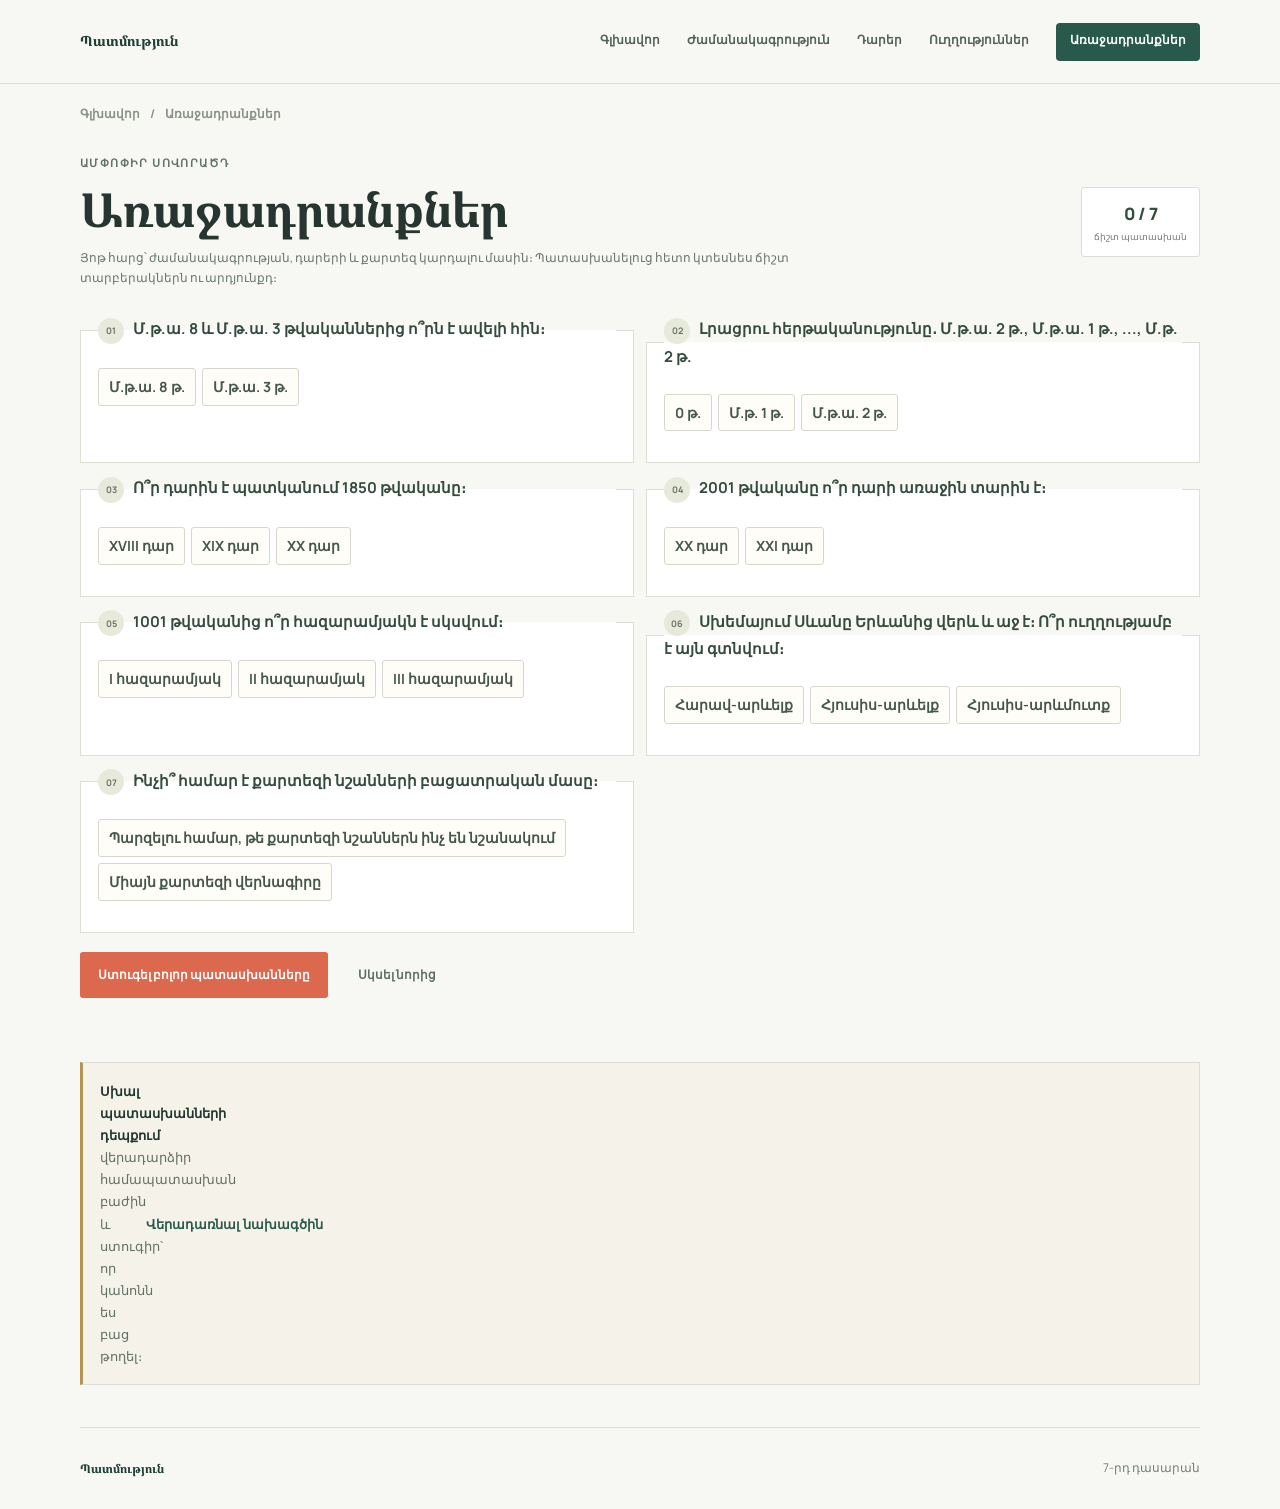
==== practice.html @ bbee3bf1 "Add files via upload" ====
<!doctype html>
<html lang="hy">
<head>
  <meta charset="utf-8"><meta name="viewport" content="width=device-width, initial-scale=1"><meta name="theme-color" content="#f6f4ed">
  <title>Առաջադրանքներ | Պատմություն, 7-րդ դասարան</title>
  <link rel="preconnect" href="https://fonts.googleapis.com"><link rel="preconnect" href="https://fonts.gstatic.com" crossorigin><link href="https://fonts.googleapis.com/css2?family=Manrope:wght@400;500;600;700;800&family=Noto+Serif+Armenian:wght@500;600;700;800&display=swap" rel="stylesheet">
  <link rel="stylesheet" href="style.css"><script src="script.js" defer></script>
</head>
<body data-page="practice">
  <header class="site-header"><a class="brand" href="index.html">Պատմություն</a><nav class="main-nav" aria-label="Գլխավոր նավարկում"><a href="index.html">Գլխավոր</a><a href="time.html">Ժամանակագրություն</a><a href="centuries.html">Դարեր</a><a href="directions.html">Ուղղություններ</a><a class="nav-quiz active" href="practice.html" aria-current="page">Առաջադրանքներ</a></nav></header>
  <main class="page-shell lesson-page practice-page"><div class="breadcrumb"><a href="index.html">Գլխավոր</a><span>/</span><span>Առաջադրանքներ</span></div>
    <section class="practice-intro"><div><p class="eyebrow">ԱՄՓՈՓԻՐ ՍՈՎՈՐԱԾԴ</p><h1>Առաջադրանքներ</h1><p>Յոթ հարց՝ ժամանակագրության, դարերի և քարտեզ կարդալու մասին։ Պատասխանելուց հետո կտեսնես ճիշտ տարբերակներն ու արդյունքդ։</p></div><div class="score-stamp"><span id="score-count">0 / 7</span><small>ճիշտ պատասխան</small></div></section>
    <form class="challenge-list" data-final-quiz>
      <fieldset class="challenge" data-answer="Մ.թ.ա. 8 թ."><legend><span>01</span> Մ.թ.ա. 8 և Մ.թ.ա. 3 թվականներից ո՞րն է ավելի հին։</legend><div class="answer-options"><label class="answer-option"><input type="radio" name="q1" value="Մ.թ.ա. 8 թ."><span>Մ.թ.ա. 8 թ.</span></label><label class="answer-option"><input type="radio" name="q1" value="Մ.թ.ա. 3 թ."><span>Մ.թ.ա. 3 թ.</span></label></div><p class="challenge-feedback" aria-live="polite"></p></fieldset>
      <fieldset class="challenge" data-answer="Մ.թ. 1 թ."><legend><span>02</span> Լրացրու հերթականությունը․ Մ.թ.ա. 2 թ., Մ.թ.ա. 1 թ., ..., Մ.թ. 2 թ.</legend><div class="answer-options"><label class="answer-option"><input type="radio" name="q2" value="0 թ."><span>0 թ.</span></label><label class="answer-option"><input type="radio" name="q2" value="Մ.թ. 1 թ."><span>Մ.թ. 1 թ.</span></label><label class="answer-option"><input type="radio" name="q2" value="Մ.թ.ա. 2 թ."><span>Մ.թ.ա. 2 թ.</span></label></div><p class="challenge-feedback" aria-live="polite"></p></fieldset>
      <fieldset class="challenge" data-answer="XIX դար"><legend><span>03</span> Ո՞ր դարին է պատկանում 1850 թվականը։</legend><div class="answer-options"><label class="answer-option"><input type="radio" name="q3" value="XVIII դար"><span>XVIII դար</span></label><label class="answer-option"><input type="radio" name="q3" value="XIX դար"><span>XIX դար</span></label><label class="answer-option"><input type="radio" name="q3" value="XX դար"><span>XX դար</span></label></div><p class="challenge-feedback" aria-live="polite"></p></fieldset>
      <fieldset class="challenge" data-answer="XXI դար"><legend><span>04</span> 2001 թվականը ո՞ր դարի առաջին տարին է։</legend><div class="answer-options"><label class="answer-option"><input type="radio" name="q4" value="XX դար"><span>XX դար</span></label><label class="answer-option"><input type="radio" name="q4" value="XXI դար"><span>XXI դար</span></label></div><p class="challenge-feedback" aria-live="polite"></p></fieldset>
      <fieldset class="challenge" data-answer="II հազարամյակ"><legend><span>05</span> 1001 թվականից ո՞ր հազարամյակն է սկսվում։</legend><div class="answer-options"><label class="answer-option"><input type="radio" name="q5" value="I հազարամյակ"><span>I հազարամյակ</span></label><label class="answer-option"><input type="radio" name="q5" value="II հազարամյակ"><span>II հազարամյակ</span></label><label class="answer-option"><input type="radio" name="q5" value="III հազարամյակ"><span>III հազարամյակ</span></label></div><p class="challenge-feedback" aria-live="polite"></p></fieldset>
      <fieldset class="challenge" data-answer="Հյուսիս-արևելք"><legend><span>06</span> Սխեմայում Սևանը Երևանից վերև և աջ է։ Ո՞ր ուղղությամբ է այն գտնվում։</legend><div class="answer-options"><label class="answer-option"><input type="radio" name="q6" value="Հարավ-արևելք"><span>Հարավ-արևելք</span></label><label class="answer-option"><input type="radio" name="q6" value="Հյուսիս-արևելք"><span>Հյուսիս-արևելք</span></label><label class="answer-option"><input type="radio" name="q6" value="Հյուսիս-արևմուտք"><span>Հյուսիս-արևմուտք</span></label></div><p class="challenge-feedback" aria-live="polite"></p></fieldset>
      <fieldset class="challenge" data-answer="Պարզելու համար, թե քարտեզի նշաններն ինչ են նշանակում"><legend><span>07</span> Ինչի՞ համար է քարտեզի նշանների բացատրական մասը։</legend><div class="answer-options"><label class="answer-option"><input type="radio" name="q7" value="Պարզելու համար, թե քարտեզի նշաններն ինչ են նշանակում"><span>Պարզելու համար, թե քարտեզի նշաններն ինչ են նշանակում</span></label><label class="answer-option"><input type="radio" name="q7" value="Միայն քարտեզի վերնագիրը"><span>Միայն քարտեզի վերնագիրը</span></label></div><p class="challenge-feedback" aria-live="polite"></p></fieldset>
      <div class="challenge-actions"><button class="button button-primary" type="submit">Ստուգել բոլոր պատասխանները</button><button class="button button-quiet" type="reset">Սկսել նորից</button></div><p class="final-message" aria-live="polite"></p>
    </form>
    <section class="finish-note"><p><b>Սխալ պատասխանների դեպքում</b> վերադարձիր համապատասխան բաժին և ստուգիր՝ որ կանոնն ես բաց թողել։</p><a href="index.html">Վերադառնալ նախագծին</a></section>
  </main><footer class="site-footer page-shell"><a class="brand footer-brand" href="index.html">Պատմություն</a><span>7-րդ դասարան</span></footer>
</body>
</html>
---- style.css ----
:root { color-scheme: light; --paper: #f6f4ed; --ink: #20352e; --muted: #69776f; --line: #dedfd4; --forest: #28594a; --forest-dark: #1f4037; --coral: #dc694e; --yellow: #efbd51; --blue: #7bb9c8; --green: #89a86d; --serif: "Noto Serif Armenian", Georgia, serif; --sans: "Manrope", "Noto Sans Armenian", sans-serif; }
* { box-sizing: border-box; }
html { scroll-behavior: smooth; }
body { margin: 0; background-color: var(--paper); background-image: radial-gradient(#c9c4b5 0.45px, transparent 0.45px); background-size: 7px 7px; color: var(--ink); font-family: var(--sans); font-size: 15px; line-height: 1.7; }
a { color: inherit; text-decoration: none; } button { font: inherit; }
.page-shell { width: min(1120px, calc(100% - 64px)); margin-inline: auto; }
.site-header { min-height: 84px; padding: 12px max(32px, calc((100vw - 1120px) / 2)); display: flex; align-items: center; justify-content: space-between; gap: 28px; border-bottom: 1px solid var(--line); background: rgba(246, 244, 237, .94); }
.brand { display: inline-flex; flex: 0 0 auto; align-items: center; gap: 10px; color: var(--forest-dark); font-family: var(--serif); font-size: 14px; font-weight: 700; line-height: 1.3; }
.brand-mark { width: 36px; height: 36px; display: grid; place-items: center; border: 1px solid var(--forest); border-radius: 50%; font-size: 20px; }
.main-nav { display: flex; align-items: center; gap: 27px; color: #526159; font-size: 12px; font-weight: 700; }
.main-nav a { min-height: 42px; display: inline-flex; align-items: center; border-bottom: 2px solid transparent; transition: color .18s ease, border-color .18s ease; }
.main-nav a:hover, .main-nav a.active:not(.nav-quiz) { color: var(--forest); border-color: var(--coral); }.main-nav .nav-quiz { min-height: 38px; gap: 9px; padding: 0 14px; border-radius: 4px; background: var(--forest); color: white; }.main-nav .nav-quiz:hover, .button-dark:hover { background: var(--forest-dark); }.nav-quiz span { font-size: 16px; }
.home-hero { min-height: 495px; display: grid; grid-template-columns: .88fr 1.12fr; align-items: center; gap: 52px; padding-block: 52px 58px; }.hero-copy { max-width: 470px; padding-block: 12px; }
.eyebrow { margin: 0 0 13px; color: #62746a; font-size: 10px; font-weight: 800; letter-spacing: 1.4px; line-height: 1.5; }.eyebrow-dot { width: 8px; height: 8px; display: inline-block; margin-right: 7px; border-radius: 50%; background: var(--coral); }
h1, h2, h3, p { margin-top: 0; } h1, h2, h3 { text-wrap: balance; }
.hero-copy h1, .lesson-intro h1, .practice-intro h1 { margin: 0 0 19px; font-family: var(--serif); font-size: clamp(38px, 4.3vw, 55px); font-weight: 700; line-height: 1.27; } h1 em { color: var(--coral); font-style: normal; }
.hero-intro { max-width: 435px; margin-bottom: 23px; color: var(--muted); font-size: 14px; }.button { min-height: 46px; display: inline-flex; align-items: center; justify-content: center; gap: 18px; padding: 0 18px; border: 0; border-radius: 3px; cursor: pointer; font-size: 12px; font-weight: 800; transition: background .18s ease, transform .18s ease; }.button:hover { transform: translateY(-2px); }.button-primary { background: var(--coral); color: #fff; }.button-primary:hover { background: #c7543d; }.button-primary span, .button-dark span { font-size: 18px; }
.hero-meta { display: flex; align-items: center; gap: 10px; margin-top: 24px; color: #788279; font-size: 10px; font-weight: 700; }.meta-icon { color: var(--coral); font-size: 17px; }.meta-divider { width: 1px; height: 15px; margin-inline: 3px; background: #c6c8bd; }
.hero-art { min-height: 360px; position: relative; overflow: hidden; border: 1px solid #ded5bd; border-radius: 4px; background: linear-gradient(154deg, #f6d694 0%, #efd5a3 47%, #c6ded0 47.2%, #aacbbc 100%); }.art-caption { position: absolute; z-index: 4; inset: 18px 20px auto; display: flex; justify-content: space-between; color: #526159; font-size: 9px; font-weight: 800; letter-spacing: 1px; text-transform: uppercase; }.art-sun { width: 88px; height: 88px; position: absolute; top: 60px; right: 90px; border: 1px solid rgba(132, 93, 48, .22); border-radius: 50%; background: #ebaa5c; }.art-horizon { height: 115px; position: absolute; right: -10%; bottom: 49px; left: -10%; border-top: 1px solid rgba(68, 94, 73, .27); border-radius: 50% 50% 0 0; background: linear-gradient(165deg, #789d6e, #456e5a); }
.ruin { position: absolute; z-index: 2; bottom: 115px; display: flex; align-items: flex-end; justify-content: center; gap: 6px; width: 110px; height: 94px; padding: 0 12px 12px; border-bottom: 9px solid #8f6642; background: #d7b785; box-shadow: inset 0 -8px #bb9563; }.ruin::before { height: 13px; position: absolute; top: -12px; right: -8px; left: -8px; border: 4px solid #8f6642; background: #dfc28f; content: ""; }.ruin i { width: 12px; height: 48px; border: 2px solid #98764d; background: repeating-linear-gradient(0deg, #cfb17e 0 7px, #96734b 8px 10px); }.ruin b { width: 19px; height: 38px; position: absolute; bottom: 10px; left: 45px; border: 3px solid #8f6642; border-bottom: 0; border-radius: 14px 14px 0 0; background: #d3b17c; }.ruin-one { left: 14%; transform: scale(.82); }.ruin-two { left: 42%; bottom: 123px; transform: scale(1.05); }.ruin-two::after { width: 3px; height: 52px; position: absolute; top: -60px; left: 52%; background: #8c6943; content: ""; }
.modern-tower { width: 36px; height: 126px; position: absolute; z-index: 1; right: 15%; bottom: 90px; border: 1px solid #597a82; background: repeating-linear-gradient(90deg, #a8c9ca 0 9px, #729ca3 10px 12px); clip-path: polygon(25% 0, 77% 0, 100% 100%, 0 100%); }.modern-tower i { width: 4px; height: 5px; position: absolute; bottom: 20px; left: 10px; background: #507984; box-shadow: 10px -20px #507984, 1px -36px #507984, 11px -53px #507984, 2px -71px #507984, 12px -87px #507984; }.modern-tower i:nth-child(2) { left: 21px; bottom: 13px; }.modern-tower i:nth-child(3) { left: 15px; bottom: 106px; }.hero-timeline { position: absolute; z-index: 3; right: 24px; bottom: 24px; left: 24px; display: flex; align-items: center; gap: 10px; color: #27463a; font-size: 9px; font-weight: 800; }.hero-timeline i { height: 2px; flex: 1; background: rgba(38, 70, 57, .6); }.hero-timeline b { width: 8px; height: 8px; margin-inline: -14px; border: 2px solid #f1e5c9; border-radius: 50%; background: var(--coral); }.art-stamp { position: absolute; z-index: 3; top: 92px; left: 23px; color: #355247; font-size: 8px; font-weight: 800; letter-spacing: 1px; line-height: 1.6; }
.learning-section { padding-block: 32px 70px; border-top: 1px solid var(--line); }.section-heading { display: flex; align-items: end; justify-content: space-between; gap: 20px; margin-bottom: 22px; }.section-heading .eyebrow { margin-bottom: 5px; }.section-heading h2 { margin-bottom: 0; font-family: var(--serif); font-size: 25px; line-height: 1.5; }.section-index { color: #899087; font-size: 10px; font-weight: 800; letter-spacing: 1px; }
.lesson-grid { display: grid; grid-template-columns: repeat(4, minmax(0, 1fr)); border: 1px solid var(--line); }.lesson-card { min-height: 224px; position: relative; padding: 19px 18px 17px; border-right: 1px solid rgba(32, 53, 46, .12); transition: transform .2s ease, filter .2s ease; }.lesson-card:last-child { border-right: 0; }.lesson-card:hover { z-index: 1; transform: translateY(-4px); filter: saturate(1.08); }.card-coral { background: #f0d4c7; }.card-yellow { background: #eedfae; }.card-blue { background: #d2e4df; }.card-green { background: #d5e0c8; }.lesson-number { position: absolute; top: 16px; right: 17px; color: rgba(32, 53, 46, .55); font-size: 10px; font-weight: 800; }.lesson-symbol { width: 41px; height: 41px; display: grid; place-items: center; margin-bottom: 14px; border: 1px solid rgba(32, 53, 46, .3); border-radius: 50%; color: var(--forest); font-size: 22px; }.symbol-clock { color: #b9533d; }.symbol-columns { color: #907228; }.symbol-compass { color: #3c7883; }.symbol-pencil { color: #587b46; }.lesson-card h3 { max-width: 210px; margin-bottom: 7px; font-family: var(--serif); font-size: 16px; line-height: 1.5; }.lesson-card p { min-height: 43px; margin-bottom: 10px; color: #526159; font-size: 11px; line-height: 1.65; }.card-link { display: flex; align-items: center; justify-content: space-between; border-top: 1px solid rgba(32, 53, 46, .18); padding-top: 9px; font-size: 10px; font-weight: 800; }.card-link b { font-size: 15px; }
.quick-fact { min-height: 142px; display: grid; grid-template-columns: 46px 1fr 42px; align-items: center; gap: 20px; margin-bottom: 64px; padding: 23px 26px; border-left: 4px solid var(--coral); background: #e5e7d9; }.fact-icon { width: 37px; height: 37px; display: grid; place-items: center; border-radius: 50%; background: #d6775e; color: white; font-family: var(--serif); font-size: 21px; font-weight: 800; }.quick-fact .eyebrow { margin-bottom: 4px; }.quick-fact h2 { margin-bottom: 4px; font-family: var(--serif); font-size: 17px; line-height: 1.6; }.quick-fact p:last-child { margin-bottom: 0; color: #67736a; font-size: 11px; }.quick-fact > a { width: 38px; height: 38px; display: grid; place-items: center; border: 1px solid #a5ad9b; border-radius: 50%; font-size: 19px; }
.site-footer { min-height: 82px; display: flex; align-items: center; justify-content: space-between; border-top: 1px solid var(--line); color: #748077; font-size: 10px; }.footer-brand { font-size: 12px; }.footer-brand .brand-mark { width: 29px; height: 29px; font-size: 16px; }
.lesson-page { padding-top: 20px; }.breadcrumb { display: flex; gap: 10px; margin-bottom: 31px; color: #899087; font-size: 10px; font-weight: 700; }.breadcrumb a:hover { color: var(--forest); }.lesson-intro { min-height: 190px; display: flex; align-items: center; justify-content: space-between; gap: 25px; margin-bottom: 30px; }.lesson-intro > div:first-child { max-width: 730px; }.lesson-intro .eyebrow { margin-bottom: 8px; }.lesson-intro h1 { margin-bottom: 10px; font-size: clamp(34px, 4vw, 47px); }.lesson-intro > div > p:last-child { max-width: 730px; margin-bottom: 0; color: var(--muted); font-size: 13px; }.lesson-badge { width: 116px; height: 116px; display: flex; flex: 0 0 auto; flex-direction: column; align-items: center; justify-content: center; gap: 3px; border-radius: 50%; color: var(--ink); text-align: center; transform: rotate(5deg); }.lesson-badge > span { font-size: 32px; line-height: 1; }.lesson-badge small { font-size: 9px; font-weight: 800; line-height: 1.5; }.badge-coral { background: #efc0ae; }.badge-yellow { background: #edda99; }.badge-blue { background: #c7e0e3; }
.timeline-board { position: relative; min-height: 235px; padding: 27px 29px 18px; border: 1px solid #dcd9ca; background: #fffdf7; }.era-label { position: absolute; top: 20px; display: grid; gap: 2px; }.era-label span { color: var(--forest-dark); font-family: var(--serif); font-size: 15px; font-weight: 800; }.era-label small { color: #899087; font-size: 9px; }.era-bc { left: 29px; }.era-ad { right: 29px; text-align: right; }.timeline-track { height: 27px; position: relative; margin: 86px 16px 15px; }.timeline-track > span { height: 7px; position: absolute; top: 10px; }.line-bc { right: 50%; left: 0; background: var(--coral); }.line-ad { right: 0; left: 50%; background: #4394a0; }.line-bc::before, .line-ad::after { width: 0; height: 0; position: absolute; top: -8px; border-top: 12px solid transparent; border-bottom: 12px solid transparent; content: ""; }.line-bc::before { left: -7px; border-right: 17px solid var(--coral); }.line-ad::after { right: -7px; border-left: 17px solid #4394a0; }.timeline-pin { width: 5px; height: 25px; position: absolute; top: 1px; z-index: 1; border-radius: 3px; background: var(--ink); }.pin-1 { left: 12%; }.pin-2 { left: 34%; }.pin-3 { left: 49.5%; }.pin-4 { left: 66%; }.pin-5 { left: 79%; }.pin-6 { left: 93%; }.timeline-years { display: flex; justify-content: space-between; gap: 8px; margin-inline: 1%; text-align: center; }.timeline-years span { min-width: 65px; display: grid; gap: 1px; }.timeline-years b { color: #43574c; font-size: 10px; }.timeline-years small { color: #92968b; font-size: 9px; }.timeline-years .year-zero b { color: var(--coral); }.timeline-note { display: flex; justify-content: space-between; margin-top: 15px; color: #68766d; font-size: 9px; font-weight: 700; }
.lesson-columns { display: grid; grid-template-columns: 1.4fr .8fr; gap: 50px; padding-block: 45px; }.lesson-copy > .eyebrow { margin-bottom: 6px; }.lesson-copy > h2, .century-example h2 { margin-bottom: 22px; font-family: var(--serif); font-size: 23px; line-height: 1.5; }.rule-row { display: grid; grid-template-columns: 43px 1fr; gap: 15px; margin-bottom: 19px; }.rule-mark { width: 40px; height: 40px; display: grid; place-items: center; border-radius: 50%; font-size: 20px; font-weight: 800; }.rule-old { background: #f0d4c7; color: #bb523a; }.rule-new { background: #d1e5df; color: #327e6c; }.rule-row h3 { margin: 1px 0 4px; font-family: var(--serif); font-size: 15px; }.rule-row p { margin-bottom: 0; color: var(--muted); font-size: 11px; }.remember-note { padding: 24px 25px; border-top: 3px solid var(--yellow); background: #ece8d6; }.note-spark { color: #bf8e29; font-size: 22px; }.remember-note .eyebrow { margin: 2px 0 8px; }.remember-note h3 { margin-bottom: 5px; font-family: var(--serif); font-size: 19px; }.remember-note p:not(.eyebrow) { color: #5f6b61; font-size: 11px; }.no-zero { display: flex; align-items: center; gap: 9px; padding-top: 9px; border-top: 1px solid #d3cfbd; color: #43564a; font-family: var(--serif); font-size: 12px; font-weight: 800; }.no-zero b { color: var(--coral); font-size: 18px; }
.quiz-panel { margin-block: 10px 32px; padding: 25px 28px 24px; border: 1px solid var(--line); border-top: 3px solid var(--forest); background: rgba(255, 253, 247, .82); }.quiz-heading { display: flex; justify-content: space-between; align-items: center; margin-bottom: 12px; }.quiz-tag { color: var(--coral); font-size: 9px; font-weight: 800; letter-spacing: 1.4px; }.quiz-count { color: #8a9187; font-size: 10px; }.quiz-panel h2 { margin-bottom: 3px; font-family: var(--serif); font-size: 19px; line-height: 1.6; }.quiz-prompt { margin-bottom: 14px; color: var(--muted); font-size: 11px; }.answer-options { display: flex; flex-wrap: wrap; gap: 9px; margin-bottom: 16px; }.answer-option { min-height: 40px; display: inline-flex; align-items: center; justify-content: center; padding: 7px 14px; border: 1px solid #d6d8ce; border-radius: 3px; background: #fffdf7; color: #45574b; cursor: pointer; font-size: 11px; font-weight: 700; transition: border-color .15s ease, background .15s ease, color .15s ease; }.answer-option:hover { border-color: var(--forest); }.answer-option[aria-pressed="true"] { border-color: var(--forest); background: #dce8dc; color: var(--forest-dark); box-shadow: inset 0 0 0 1px var(--forest); }.button-dark { background: var(--forest); color: #fff; }.quiz-feedback { min-height: 0; margin: 7px 0 0; font-size: 11px; font-weight: 800; }.quiz-feedback:empty { display: none; }.feedback-correct { color: #34734e; }.feedback-wrong { color: #ba503b; }.feedback-neutral { color: #887333; }.lesson-next { display: flex; justify-content: space-between; gap: 20px; margin-bottom: 34px; padding-block: 15px; border-top: 1px solid var(--line); color: var(--forest); font-size: 11px; font-weight: 800; }.lesson-next a:hover, .finish-note a:hover { color: var(--coral); }
.number-facts { display: grid; grid-template-columns: repeat(3, 1fr); margin-block: 8px 45px; border: 1px solid var(--line); }.number-fact { min-height: 230px; position: relative; overflow: hidden; padding: 20px 22px; border-right: 1px solid var(--line); }.number-fact:last-child { border-right: 0; }.number-fact:nth-child(1) { background: #f0d7c8; }.number-fact:nth-child(2) { background: #eddfad; }.number-fact:nth-child(3) { background: #d7e2ce; }.fact-number { display: block; font-family: var(--serif); font-size: 41px; font-weight: 800; line-height: 1.2; }.fact-unit { position: absolute; top: 35px; left: 106px; color: #617067; font-size: 11px; }.fact-equals { color: #637267; font-size: 22px; }.number-fact h2 { margin: -1px 0 2px; font-family: var(--serif); font-size: 16px; }.number-fact p { color: #647168; font-size: 10px; }.mini-blocks { position: absolute; right: 20px; bottom: 16px; width: 98px; height: 38px; opacity: .7; background: repeating-linear-gradient(90deg, #a95440 0 6px, transparent 6px 9px); }.hundred-blocks { width: 80px; height: 53px; background: repeating-linear-gradient(90deg, #9b762b 0 6px, transparent 6px 9px), repeating-linear-gradient(0deg, transparent 0 9px, #9b762b 9px 12px); }.thousand-blocks { width: 63px; height: 63px; border: 2px solid #587746; background: repeating-linear-gradient(90deg, #728f5f 0 6px, transparent 6px 9px), repeating-linear-gradient(0deg, transparent 0 8px, #728f5f 8px 11px); }.century-example { display: grid; grid-template-columns: .8fr 1.2fr; align-items: center; gap: 60px; padding-block: 10px 35px; }.century-example h2 { margin-bottom: 8px; }.century-example > div:first-child > p:last-child { color: var(--muted); font-size: 11px; }.example-table { border: 1px solid var(--line); background: #fffdf7; }.table-row { min-height: 43px; display: grid; grid-template-columns: 1fr 1fr; align-items: center; gap: 16px; padding: 8px 14px; border-bottom: 1px solid #e6e4db; color: #526159; font-size: 11px; }.table-row:last-child { border-bottom: 0; }.table-row b { color: var(--forest); font-size: 12px; }.table-head { min-height: 38px; background: #e2e8dc; color: #607064; font-size: 9px; font-weight: 800; }.tip-strip { display: flex; align-items: center; gap: 14px; margin-bottom: 29px; padding: 13px 17px; border-left: 3px solid var(--yellow); background: #ece8d6; }.tip-icon { width: 28px; height: 28px; display: grid; flex: 0 0 auto; place-items: center; border: 1px solid #b9923f; border-radius: 50%; color: #9d7622; font-weight: 800; }.tip-strip p { margin: 0; color: #5e6c60; font-size: 11px; }.tip-strip b { color: var(--ink); }
.map-lesson { display: grid; grid-template-columns: .78fr 1.22fr; gap: 18px; margin-bottom: 34px; }.compass-panel, .map-panel { min-height: 340px; padding: 20px; border: 1px solid var(--line); background: #e0ebdf; }.map-panel { background: #e8ebd3; }.compass { width: 220px; height: 220px; position: relative; margin: 5px auto 10px; border: 7px double #386174; border-radius: 50%; background: radial-gradient(circle, #f6f4ed 0 5px, #386174 6px 9px, transparent 10px), repeating-conic-gradient(from 0deg, rgba(56, 97, 116, .17) 0deg 1deg, transparent 1deg 45deg), #e7f0eb; }.compass-label { position: absolute; z-index: 2; color: #355f61; font-size: 10px; font-weight: 800; }.compass-label.north { top: -25px; left: 50%; transform: translateX(-50%); }.compass-label.south { bottom: -25px; left: 50%; transform: translateX(-50%); }.compass-label.east { top: 50%; right: -60px; transform: translateY(-50%); }.compass-label.west { top: 50%; left: -62px; transform: translateY(-50%); }.compass-arrow { position: absolute; color: #dc694e; font-size: 27px; font-style: normal; }.arrow-n { top: 22px; left: 97px; }.arrow-e { top: 91px; right: 19px; transform: rotate(90deg); }.arrow-s { bottom: 19px; left: 97px; transform: rotate(180deg); }.arrow-w { top: 91px; left: 18px; transform: rotate(-90deg); }.compass-center { position: absolute; top: 50%; left: 50%; z-index: 2; color: var(--forest-dark); font-family: var(--serif); font-size: 10px; font-weight: 800; transform: translate(-50%, -50%); }.compass-key { display: flex; justify-content: center; flex-wrap: wrap; gap: 5px 12px; color: #586a60; font-size: 9px; font-weight: 700; }
.map-topline { display: flex; align-items: start; justify-content: space-between; gap: 10px; }.map-topline span { color: #677363; font-size: 9px; }.illustrated-map { height: 236px; position: relative; overflow: hidden; border: 1px solid rgba(77, 112, 69, .2); border-radius: 47% 40% 45% 38% / 35% 49% 39% 52%; background: radial-gradient(ellipse at 15% 28%, #aecb81 0 14%, transparent 14.5%), radial-gradient(ellipse at 73% 83%, #b1c784 0 17%, transparent 17.5%), radial-gradient(ellipse at 55% 37%, #d5dd9e 0 18%, transparent 18.5%), linear-gradient(148deg, #a6c77e, #d0d990 55%, #b3c884); }.illustrated-map::before, .illustrated-map::after { position: absolute; inset: 20% 4%; border: 2px solid rgba(238, 229, 173, .8); border-radius: 48%; content: ""; transform: rotate(-27deg); }.illustrated-map::after { inset: 37% 8%; transform: rotate(24deg); }.map-river { position: absolute; z-index: 1; width: 165px; height: 75px; border: 5px solid #71b9c5; border-color: transparent transparent #71b9c5 transparent; border-radius: 50%; transform: rotate(-40deg); }.river-one { top: 85px; left: -28px; }.river-two { top: -6px; right: 32px; transform: rotate(43deg); }.map-lake { width: 59px; height: 40px; position: absolute; top: 26px; right: 46px; z-index: 2; border: 2px solid #e8e4be; border-radius: 52% 38% 45% 52%; background: #57adbf; transform: rotate(19deg); }.map-city-dot { width: 17px; height: 17px; position: absolute; top: 125px; left: 42%; z-index: 3; border: 3px solid #fff1d2; border-radius: 50%; background: var(--coral); box-shadow: 0 0 0 4px rgba(220, 105, 78, .22); }.map-town { position: absolute; z-index: 3; color: #365441; font-size: 9px; font-weight: 800; }.town-sevan { top: 55px; right: 27px; }.town-yerevan { top: 122px; left: 46%; }.town-ararat { bottom: 36px; left: 30%; }.map-mountain { position: absolute; z-index: 1; color: #77925d; font-size: 23px; }.mountain-one { top: 28px; left: 17%; }.mountain-two { right: 19%; bottom: 43px; color: #71895b; }.mountain-three { top: 94px; left: 14%; font-size: 17px; }.mountain-ararat { bottom: 24px; left: 17%; color: #ae8560; font-size: 38px; }.route { position: absolute; z-index: 4; color: #294f47; font-size: 27px; font-weight: 800; }.route-ne { top: 83px; left: 50%; }.route-s { top: 151px; left: 42%; }.map-legend { display: flex; gap: 18px; margin-top: 9px; color: #687465; font-size: 9px; }.legend-dot { width: 8px; height: 8px; display: inline-block; margin-right: 4px; border-radius: 50%; background: var(--coral); }.legend-route { width: 16px; display: inline-block; margin-right: 4px; border-top: 2px dashed #426e57; vertical-align: middle; }.direction-examples { display: grid; grid-template-columns: 1fr 1fr; gap: 30px; padding-block: 9px 36px; }.direction-examples article { display: grid; grid-template-columns: 33px 1fr; gap: 13px; }.route-number { width: 30px; height: 30px; display: grid; place-items: center; border: 1px solid #c7c9bd; border-radius: 50%; color: #607064; font-size: 9px; font-weight: 800; }.direction-examples .eyebrow { margin-bottom: 5px; }.direction-examples h2 { margin-bottom: 4px; font-family: var(--serif); font-size: 17px; }.direction-examples article p:last-child { margin-bottom: 0; color: var(--muted); font-size: 10px; }
.practice-intro { display: flex; align-items: center; justify-content: space-between; gap: 20px; margin-bottom: 28px; }.practice-intro > div:first-child { max-width: 740px; }.practice-intro .eyebrow { margin-bottom: 8px; }.practice-intro h1 { margin-bottom: 8px; font-size: clamp(34px, 4vw, 47px); }.practice-intro p:last-child { margin-bottom: 0; color: var(--muted); font-size: 12px; }.score-stamp { width: 94px; height: 94px; display: flex; flex: 0 0 auto; flex-direction: column; align-items: center; justify-content: center; border: 2px solid var(--coral); border-radius: 50%; color: var(--coral); transform: rotate(8deg); }.score-stamp span { font-family: var(--serif); font-size: 20px; font-weight: 800; }.score-stamp small { color: #747d73; font-size: 9px; }.challenge-list { display: grid; grid-template-columns: 1fr 1fr; gap: 12px; }.challenge { min-width: 0; margin: 0; padding: 15px 17px 10px; border: 1px solid var(--line); background: rgba(255, 253, 247, .82); }.challenge legend { width: 100%; padding: 0; color: #354b3e; font-family: var(--serif); font-size: 13px; font-weight: 700; line-height: 1.7; }.challenge legend span { width: 26px; height: 26px; display: inline-grid; place-items: center; margin-right: 6px; border-radius: 50%; background: #e7e9db; color: #687565; font-family: var(--sans); font-size: 9px; }.challenge .answer-options { gap: 6px; margin: 9px 0 2px; }.challenge .answer-option { min-height: 34px; position: relative; padding: 0; }.challenge .answer-option input { position: absolute; opacity: 0; }.challenge .answer-option span { padding: 6px 10px; }.challenge .answer-option:has(input:checked) { border-color: var(--forest); background: #dce8dc; box-shadow: inset 0 0 0 1px var(--forest); }.challenge .answer-option:has(input:focus-visible) { outline: 2px solid var(--coral); outline-offset: 2px; }.challenge-feedback { min-height: 17px; margin: 4px 0 0; font-size: 10px; font-weight: 800; }.challenge-actions { display: flex; grid-column: 1 / -1; align-items: center; gap: 12px; padding-top: 7px; }.button-quiet { background: transparent; color: #607064; }.button-quiet:hover { background: #e7e8dd; }.final-message { min-height: 23px; grid-column: 1 / -1; margin: 0; color: var(--forest); font-size: 12px; font-weight: 800; }.finish-note { display: grid; grid-template-columns: 32px 1fr auto; align-items: center; gap: 14px; margin-block: 29px 42px; padding: 17px; border-left: 3px solid var(--yellow); background: #ece8d6; }.finish-note > span { color: #bd8e30; font-size: 23px; }.finish-note p { margin: 0; color: #637064; font-size: 10px; }.finish-note b { color: var(--ink); }.finish-note a { color: var(--forest); font-size: 10px; font-weight: 800; }
@media (max-width: 850px) { .site-header { align-items: flex-start; flex-direction: column; gap: 10px; padding: 13px 24px 8px; }.brand br { display: none; }.main-nav { width: 100%; gap: 19px; overflow-x: auto; }.main-nav a { flex: 0 0 auto; }.page-shell { width: min(100% - 48px, 700px); }.home-hero { grid-template-columns: 1fr 1fr; gap: 25px; }.hero-art { min-height: 320px; }.lesson-grid { grid-template-columns: repeat(2, 1fr); }.lesson-card:nth-child(2) { border-right: 0; }.lesson-card:nth-child(-n+2) { border-bottom: 1px solid rgba(32, 53, 46, .12); }.lesson-columns { gap: 25px; }.map-lesson { grid-template-columns: 1fr 1.25fr; gap: 12px; }.compass-panel, .map-panel { padding: 15px; }.compass { width: 190px; height: 190px; }.arrow-n { left: 82px; }.arrow-s { left: 82px; }.arrow-e { right: 11px; }.arrow-w { left: 10px; }.number-fact { padding-inline: 15px; }.fact-unit { left: 95px; } }
@media (max-width: 600px) { body { font-size: 14px; }.page-shell { width: calc(100% - 36px); }.site-header { padding-inline: 18px; }.main-nav { gap: 17px; font-size: 11px; }.home-hero { grid-template-columns: 1fr; gap: 21px; padding-block: 35px 40px; }.hero-copy { max-width: none; }.hero-copy h1 { font-size: 39px; }.hero-art { min-height: 290px; }.art-sun { top: 52px; right: 60px; width: 70px; height: 70px; }.ruin-one { left: 7%; }.ruin-two { left: 35%; }.modern-tower { right: 10%; transform: scale(.86); transform-origin: bottom; }.art-stamp { top: 79px; left: 16px; font-size: 7px; }.learning-section { padding-top: 25px; }.section-heading { align-items: start; }.section-heading h2 { max-width: 300px; font-size: 21px; }.section-index { padding-top: 22px; white-space: nowrap; }.lesson-grid { grid-template-columns: 1fr 1fr; }.lesson-card { min-height: 218px; padding: 15px 12px; }.lesson-card h3 { font-size: 14px; }.lesson-card p { font-size: 10px; }.lesson-symbol { width: 36px; height: 36px; }.quick-fact { grid-template-columns: 37px 1fr 30px; gap: 11px; padding: 16px 13px; }.quick-fact h2 { font-size: 14px; }.quick-fact p:last-child { font-size: 10px; }.quick-fact > a { width: 30px; height: 30px; }.site-footer { align-items: flex-start; flex-direction: column; justify-content: center; gap: 6px; padding-block: 13px; }.lesson-page { padding-top: 15px; }.breadcrumb { margin-bottom: 23px; }.lesson-intro { align-items: flex-start; min-height: 0; margin-bottom: 24px; }.lesson-intro h1, .practice-intro h1 { font-size: 34px; }.lesson-intro > div > p:last-child { font-size: 11px; }.lesson-badge { width: 76px; height: 76px; margin-top: 26px; }.lesson-badge > span { font-size: 22px; }.lesson-badge small { font-size: 7px; }.timeline-board { min-height: 223px; padding-inline: 12px; }.era-bc { left: 13px; }.era-ad { right: 13px; }.timeline-track { margin-inline: 6px; }.timeline-years { gap: 2px; }.timeline-years span { min-width: 48px; }.timeline-years b { font-size: 8px; }.timeline-years small { font-size: 8px; }.timeline-note { gap: 8px; font-size: 8px; }.lesson-columns { grid-template-columns: 1fr; gap: 15px; padding-block: 30px; }.lesson-copy > h2, .century-example h2 { font-size: 21px; }.remember-note { padding: 18px; }.quiz-panel { padding: 19px 15px; }.quiz-panel h2 { font-size: 16px; }.answer-options { gap: 7px; }.answer-option { min-height: 37px; padding-inline: 10px; font-size: 10px; }.lesson-next { font-size: 9px; }.number-facts { grid-template-columns: 1fr; }.number-fact { min-height: 142px; padding: 14px 18px; border-right: 0; border-bottom: 1px solid var(--line); }.number-fact:last-child { border-bottom: 0; }.fact-number { font-size: 34px; }.fact-unit { top: 26px; left: 91px; }.number-fact h2 { font-size: 14px; }.mini-blocks { right: 16px; bottom: 14px; }.century-example { grid-template-columns: 1fr; gap: 10px; }.tip-strip { align-items: flex-start; }.map-lesson { grid-template-columns: 1fr; }.compass-panel { min-height: 315px; }.map-panel { min-height: 315px; }.compass { width: 200px; height: 200px; }.arrow-n { left: 87px; }.arrow-s { left: 87px; }.arrow-e { right: 14px; }.arrow-w { left: 13px; }.direction-examples { grid-template-columns: 1fr; gap: 20px; }.practice-intro { align-items: flex-start; }.practice-intro h1 { font-size: 31px; }.score-stamp { width: 72px; height: 72px; margin-top: 20px; }.score-stamp span { font-size: 16px; }.challenge-list { grid-template-columns: 1fr; }.challenge { padding-inline: 12px; }.challenge legend { font-size: 12px; }.challenge-actions { flex-wrap: wrap; }.challenge-actions .button-primary { flex: 1 1 100%; }.finish-note { grid-template-columns: 25px 1fr; }.finish-note a { grid-column: 2; }.finish-note > span { align-self: start; } }
@media (prefers-reduced-motion: reduce) { *, *::before, *::after { scroll-behavior: auto !important; transition-duration: .01ms !important; animation-duration: .01ms !important; } }
@media (max-width: 600px) { .main-nav { flex-wrap: wrap; gap: 3px 12px; overflow: visible; }.main-nav a { min-height: 34px; }.art-stamp { display: none; } }
	.real-maps-section { margin-block: 18px 32px; }
	.real-map-grid { display: grid; grid-template-columns: repeat(2, minmax(0, 1fr)); gap: 14px; }
	.real-map-view { min-width: 0; margin: 0; border: 1px solid #d8ddd5; background: #fff; }
	.real-map-view figcaption { display: grid; gap: 2px; padding: 12px 14px; border-bottom: 1px solid #e1e4dd; }
	.real-map-view figcaption strong { color: #304e3d; font-size: 14px; }
	.real-map-view figcaption span, .map-attribution { color: #64736a; font-size: 11px; }
	.osm-map { height: 340px; position: relative; overflow: hidden; background: #edf0e9; }
	.map-loading-fallback { position: absolute; inset: 0; z-index: 400; display: grid; align-content: center; justify-items: center; gap: 8px; margin: 0; padding: 20px; background: #f3f4ef; color: #526159; font-size: 13px; text-align: center; }
	.map-loaded .map-loading-fallback { display: none; }
	.map-attribution { margin: 0; padding: 7px 10px; }
	.map-attribution a { text-decoration: underline; text-underline-offset: 2px; }
	@media (max-width: 700px) { .real-map-grid { grid-template-columns: 1fr; }.osm-map { height: 300px; } }

body { background: #f7f7f3; background-image: none; color: #26352f; }
.site-header { background: #f7f7f3; }
.home-hero { min-height: 370px; grid-template-columns: 1.1fr .9fr; padding-block: 48px; }
.hero-copy h1 { font-size: clamp(34px, 3.8vw, 46px); }
.hero-intro { max-width: 580px; }
.overview-panel { padding: 26px 30px; border: 1px solid #d8ddd5; border-left: 4px solid #557866; background: #fff; }
.overview-question { display: grid; grid-template-columns: 82px 1fr; align-items: baseline; gap: 12px; padding-block: 14px; border-bottom: 1px solid #e3e5df; }
.overview-question > span { font-family: var(--serif); font-size: 20px; font-weight: 700; }
.overview-question p, .overview-note { margin: 0; color: #59675f; font-size: 12px; }
.overview-note { padding-top: 16px; }
.learning-section { padding-top: 30px; border-top-color: #d8ddd5; }
.section-heading { margin-bottom: 16px; }
.section-heading h2 { font-size: 22px; }
.lesson-grid { grid-template-columns: repeat(2, minmax(0, 1fr)); gap: 12px; border: 0; }
.lesson-card, .lesson-card:last-child { min-height: 175px; padding: 17px 19px; border: 1px solid #d8ddd5; border-top: 3px solid #78907f; background: #fff; }
.lesson-card:nth-child(2) { border-top-color: #b29453; }
.lesson-card:nth-child(3) { border-top-color: #668b9a; }
.lesson-card:nth-child(4) { border-top-color: #819365; }
.lesson-card:hover { transform: translateY(-2px); filter: none; }
.section-label { position: static; display: block; margin-bottom: 5px; color: #728078; font-size: 12px; }
.lesson-card h3 { max-width: none; margin-bottom: 5px; font-size: 15px; }
.lesson-card p { min-height: 0; margin-bottom: 11px; font-size: 11px; }
.card-link { color: #395847; }
.lesson-page { padding-top: 20px; }
.lesson-intro { min-height: 0; margin-bottom: 24px; }
.lesson-intro h1 { font-size: clamp(31px, 3.6vw, 42px); }
.lesson-intro > div > p:last-child { max-width: 760px; }
.timeline-board { min-height: 0; padding: 18px; border-color: #d8ddd5; background: #fff; }
.timeline-heading { display: flex; justify-content: space-between; gap: 10px; margin-bottom: 13px; color: #64736a; font-size: 9px; font-weight: 800; letter-spacing: .5px; }
.timeline-sequence { display: grid; grid-template-columns: repeat(6, minmax(0, 1fr)); border-top: 2px solid #879b8c; }
.timeline-date { min-height: 75px; display: flex; flex-direction: column; justify-content: center; gap: 4px; padding: 8px; border-right: 1px solid #e1e4dd; }
.timeline-date:last-child { border-right: 0; }
.timeline-date b { font-size: 11px; }
.timeline-date small { color: #6c7971; font-size: 9px; }
.timeline-transition { background: #f3f1e8; }
.timeline-reading { margin: 12px 0 0; padding-top: 10px; border-top: 1px solid #e3e5df; color: #59675f; font-size: 11px; }
.lesson-columns { gap: 32px; padding-block: 32px; }
.lesson-copy > h2 { font-size: 20px; }
.rule-row { grid-template-columns: 28px 1fr; gap: 11px; }
.rule-mark { width: 26px; height: 26px; border-radius: 3px; background: #eef0eb; color: #395847; font-size: 12px; }
.rule-row h3, .remember-note h3 { font-size: 14px; }
.rule-row p, .remember-note p:not(.eyebrow) { font-size: 11px; }
.remember-note { border: 1px solid #d8ddd5; border-top: 2px solid #557866; background: #fff; }
.remember-note .eyebrow { margin-top: 0; }
.no-zero { font-family: var(--sans); font-size: 10px; }
.number-facts { gap: 12px; border: 0; }
.number-fact, .number-fact:nth-child(1), .number-fact:nth-child(2), .number-fact:nth-child(3) { min-height: 145px; padding: 15px 18px; border: 1px solid #d8ddd5; background: #fff; }
.fact-number { font-size: 33px; }
.fact-unit { top: 28px; left: 101px; }
.century-example { align-items: start; gap: 28px; }
.century-example h2 { margin-bottom: 9px; font-size: 20px; }
.century-example > div:first-child > p { color: #59675f; font-size: 11px; }
.example-table { border-color: #d8ddd5; background: #fff; }
.table-row { min-height: 38px; font-size: 10px; }
.table-head { background: #eef0eb; }
.tip-strip { border: 1px solid #e4dfc9; border-left: 3px solid #b29453; background: #f5f3e9; }
.tip-icon { display: none; }
.map-lesson { grid-template-columns: .8fr 1.2fr; gap: 14px; }
.compass-panel, .map-panel { min-height: 0; padding: 18px; border-color: #d8ddd5; background: #fff; }
.compass { width: min(100%, 250px); height: auto; aspect-ratio: 1; display: grid; grid-template: 1fr 1fr 1fr / 1fr 1fr 1fr; grid-template-areas: ". n ." "w c e" ". s ."; align-items: center; justify-items: center; margin: 12px auto; border: 1px solid #cdd4ce; border-radius: 50%; background: #fafbf8; }
.compass-label { position: static; display: grid; place-items: center; color: #304e3d; font-size: 10px; text-align: center; transform: none !important; }
.compass-label.north { grid-area: n; }.compass-label.east { grid-area: e; }.compass-label.south { grid-area: s; }.compass-label.west { grid-area: w; }
.compass-center { position: static; grid-area: c; color: #65736a; font-family: var(--sans); font-size: 8px; text-align: center; transform: none; }
.compass-explanation { margin: 0; color: #59675f; font-size: 10px; }
.map-topline { align-items: center; }
.map-grid { padding: 9px 15px 13px; border: 1px solid #d8ddd5; background: #fafbf8; }
.map-grid-label { display: block; margin-bottom: 6px; color: #64736a; font-size: 9px; font-weight: 800; text-align: center; }
.map-locations { min-height: 200px; display: grid; grid-template-columns: repeat(3, minmax(0, 1fr)); grid-template-rows: repeat(3, 1fr); align-items: center; justify-items: center; background-image: linear-gradient(#e4e7e1 1px, transparent 1px), linear-gradient(90deg, #e4e7e1 1px, transparent 1px); background-size: 33.333% 33.333%; }
.map-town, .town-sevan, .town-yerevan, .town-ararat { position: static; z-index: auto; padding: 4px 7px; border: 1px solid #cbd5cc; border-radius: 2px; background: #fff; color: #304e3d; font-size: 10px; text-align: center; }
.town-sevan { grid-area: 1 / 3; }.town-yerevan { grid-area: 2 / 2; border-color: #557866; font-weight: 800; }.town-ararat { grid-area: 3 / 2; }
.map-legend { margin-bottom: 0; color: #59675f; font-size: 10px; }
.direction-examples { gap: 24px; }
.direction-examples article { display: block; }
.direction-examples h2 { font-size: 15px; }
.direction-examples article p { color: #59675f; font-size: 11px; }
.quiz-panel { border-color: #d8ddd5; border-top: 2px solid #557866; background: #fff; }
.quiz-tag { letter-spacing: .5px; }
.score-stamp { width: auto; height: auto; padding: 12px; border: 1px solid #d8ddd5; border-radius: 3px; background: #fff; transform: none; }
.score-stamp span { color: #304e3d; font-family: var(--sans); font-size: 17px; }
.challenge { background: #fff; }
.challenge legend { font-family: var(--sans); font-weight: 700; }
.finish-note { border: 1px solid #d8ddd5; border-left: 3px solid #b29453; background: #f5f3e9; }
.finish-note > span { display: none; }
.main-nav a.active:not(.nav-quiz) { border-color: #557866; }
a:focus-visible, button:focus-visible, input:focus-visible { outline: 2px solid #365d49; outline-offset: 3px; }
@media (max-width: 700px) {
	.home-hero { min-height: 0; grid-template-columns: 1fr; gap: 22px; padding-block: 30px; }
	.overview-panel { padding: 18px; }
	.lesson-grid { grid-template-columns: 1fr; }
	.lesson-card, .lesson-card:last-child { min-height: 0; }
	.timeline-heading { font-size: 8px; }
	.timeline-sequence { grid-template-columns: repeat(2, minmax(0, 1fr)); }
	.timeline-date { min-height: 58px; border-bottom: 1px solid #e1e4dd; }
	.timeline-date:nth-child(2n) { border-right: 0; }
	.number-facts { grid-template-columns: 1fr; }
	.number-fact, .number-fact:nth-child(1), .number-fact:nth-child(2), .number-fact:nth-child(3) { min-height: 120px; }
	.century-example, .map-lesson, .direction-examples { grid-template-columns: 1fr; }
	.lesson-columns { grid-template-columns: 1fr; }
}
@media (max-width: 600px) {
	.practice-intro { align-items: flex-start; flex-wrap: wrap; }
	.practice-intro > div:first-child { max-width: 100%; }
	.score-stamp { max-width: 100%; flex: 0 1 auto; margin-top: 4px; }
	.score-stamp small { max-width: 100%; text-align: center; }
}
.map-key-section { margin-block: 30px; padding: 20px; border: 1px solid #d8ddd5; background: #fff; }
.map-key-section h2 { margin-bottom: 7px; font-family: var(--serif); font-size: 18px; }
.map-key-section > p { max-width: 760px; margin-bottom: 15px; color: #59675f; font-size: 11px; }
.map-key-list { display: grid; grid-template-columns: repeat(3, minmax(0, 1fr)); gap: 10px; }
.map-key-list > div { min-height: 52px; display: flex; align-items: center; gap: 10px; padding: 8px; border: 1px solid #e1e4dd; color: #59675f; font-size: 10px; }
.map-symbol { width: 26px; height: 16px; position: relative; display: inline-block; flex: 0 0 auto; }
.symbol-settlement::after { width: 8px; height: 8px; position: absolute; top: 4px; left: 9px; border-radius: 50%; background: #557866; content: ""; }
.symbol-river::after, .symbol-road::after { height: 0; position: absolute; top: 7px; right: 0; left: 0; border-top: 3px solid #528fa0; content: ""; }
.symbol-road::after { border-top: 2px dashed #9b8356; }
.card-link { justify-content: flex-start; }
.eyebrow { font-size: 11px; }
.hero-intro { font-size: 16px; }
.overview-question p, .overview-note { font-size: 14px; }
.lesson-card h3 { font-size: 18px; }
.lesson-card p { font-size: 14px; line-height: 1.6; }
.card-link { font-size: 13px; }
.lesson-intro > div > p:last-child { font-size: 15px; }
.breadcrumb, .site-footer { font-size: 12px; }
.timeline-date b { font-size: 13px; }
.timeline-date small, .timeline-reading { font-size: 12px; }
.rule-row p, .remember-note p:not(.eyebrow) { font-size: 14px; }
.rule-row h3 { font-size: 16px; }
.century-example > div:first-child > p { font-size: 14px; line-height: 1.75; }
.table-row { font-size: 13px; }
.table-row b { font-size: 14px; }
.table-head { font-size: 11px; }
.tip-strip p { font-size: 14px; }
.compass-label { font-size: 13px; }
.compass-explanation, .map-legend, .map-key-section > p, .map-key-list > div { font-size: 13px; }
.map-grid-label { font-size: 11px; }
.map-town, .town-sevan, .town-yerevan, .town-ararat { font-size: 12px; }
.direction-examples article p { font-size: 14px; line-height: 1.7; }
.direction-examples h2 { font-size: 17px; }
.quiz-panel h2 { font-size: 20px; }
.quiz-prompt, .quiz-feedback { font-size: 14px; }
.answer-option { font-size: 14px; }
.challenge legend { font-size: 15px; }
.challenge-feedback, .finish-note p, .finish-note a { font-size: 13px; }
@media (max-width: 600px) {
	.lesson-card h3 { font-size: 16px; }
	.lesson-card p { font-size: 13px; }
	.century-example > div:first-child > p, .rule-row p, .remember-note p:not(.eyebrow) { font-size: 13px; }
	.challenge legend { font-size: 14px; }
}
@media (max-width: 700px) { .map-key-list { grid-template-columns: 1fr; } }
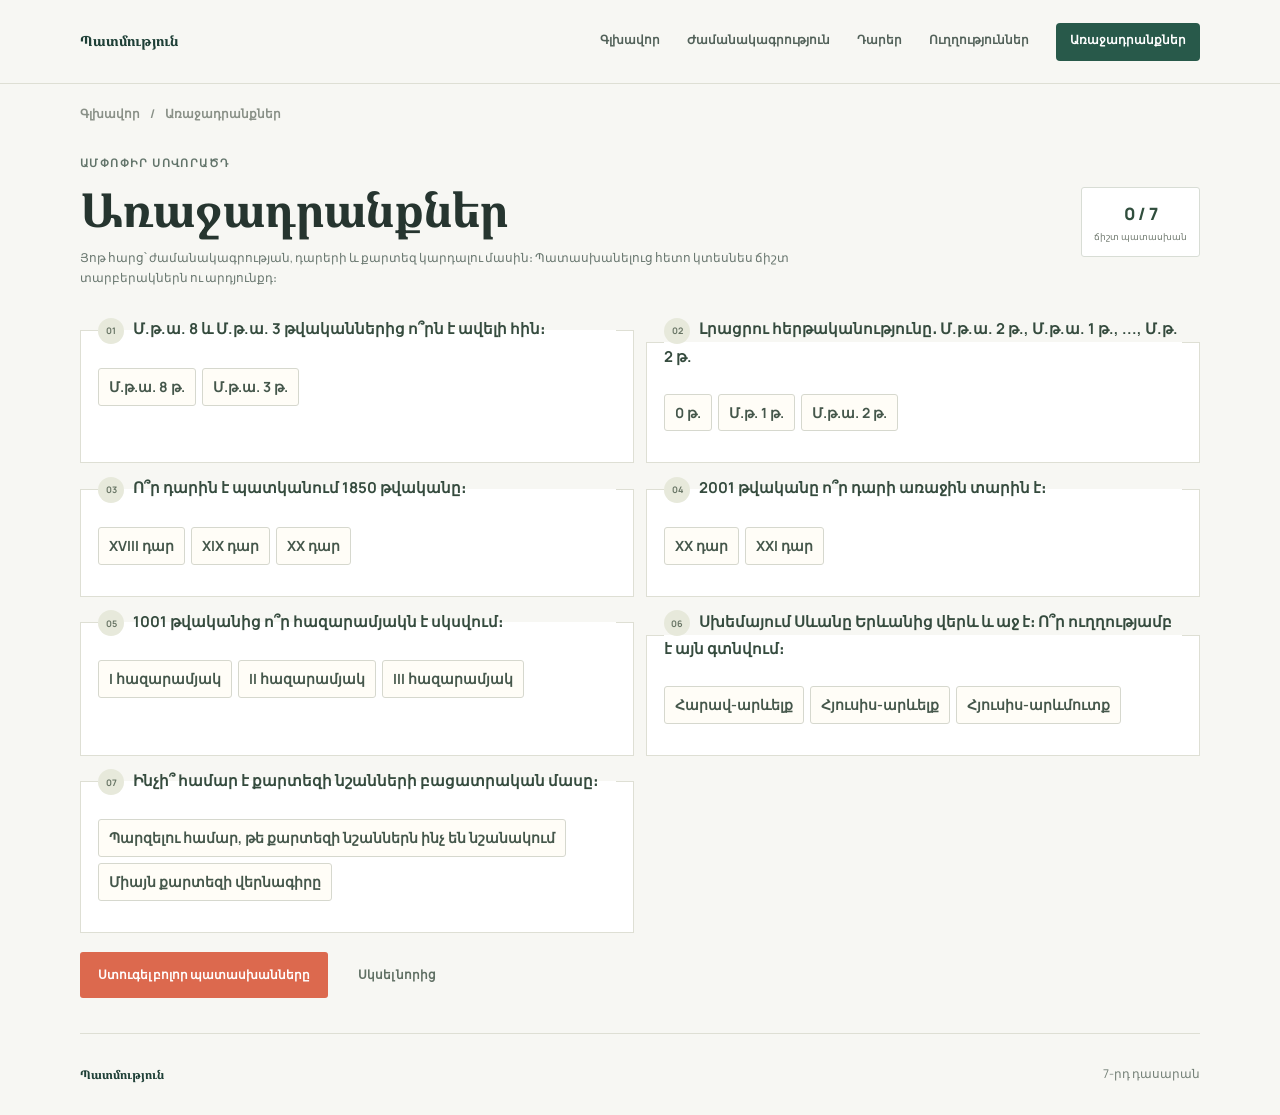
==== commit 11f04849: "Fix HTML structure and ensure proper formatting" ====
--- a/practice.html
+++ b/practice.html
@@ -20,7 +20,6 @@
       <fieldset class="challenge" data-answer="Պարզելու համար, թե քարտեզի նշաններն ինչ են նշանակում"><legend><span>07</span> Ինչի՞ համար է քարտեզի նշանների բացատրական մասը։</legend><div class="answer-options"><label class="answer-option"><input type="radio" name="q7" value="Պարզելու համար, թե քարտեզի նշաններն ինչ են նշանակում"><span>Պարզելու համար, թե քարտեզի նշաններն ինչ են նշանակում</span></label><label class="answer-option"><input type="radio" name="q7" value="Միայն քարտեզի վերնագիրը"><span>Միայն քարտեզի վերնագիրը</span></label></div><p class="challenge-feedback" aria-live="polite"></p></fieldset>
       <div class="challenge-actions"><button class="button button-primary" type="submit">Ստուգել բոլոր պատասխանները</button><button class="button button-quiet" type="reset">Սկսել նորից</button></div><p class="final-message" aria-live="polite"></p>
     </form>
-    <section class="finish-note"><p><b>Սխալ պատասխանների դեպքում</b> վերադարձիր համապատասխան բաժին և ստուգիր՝ որ կանոնն ես բաց թողել։</p><a href="index.html">Վերադառնալ նախագծին</a></section>
   </main><footer class="site-footer page-shell"><a class="brand footer-brand" href="index.html">Պատմություն</a><span>7-րդ դասարան</span></footer>
 </body>
-</html>+</html>
